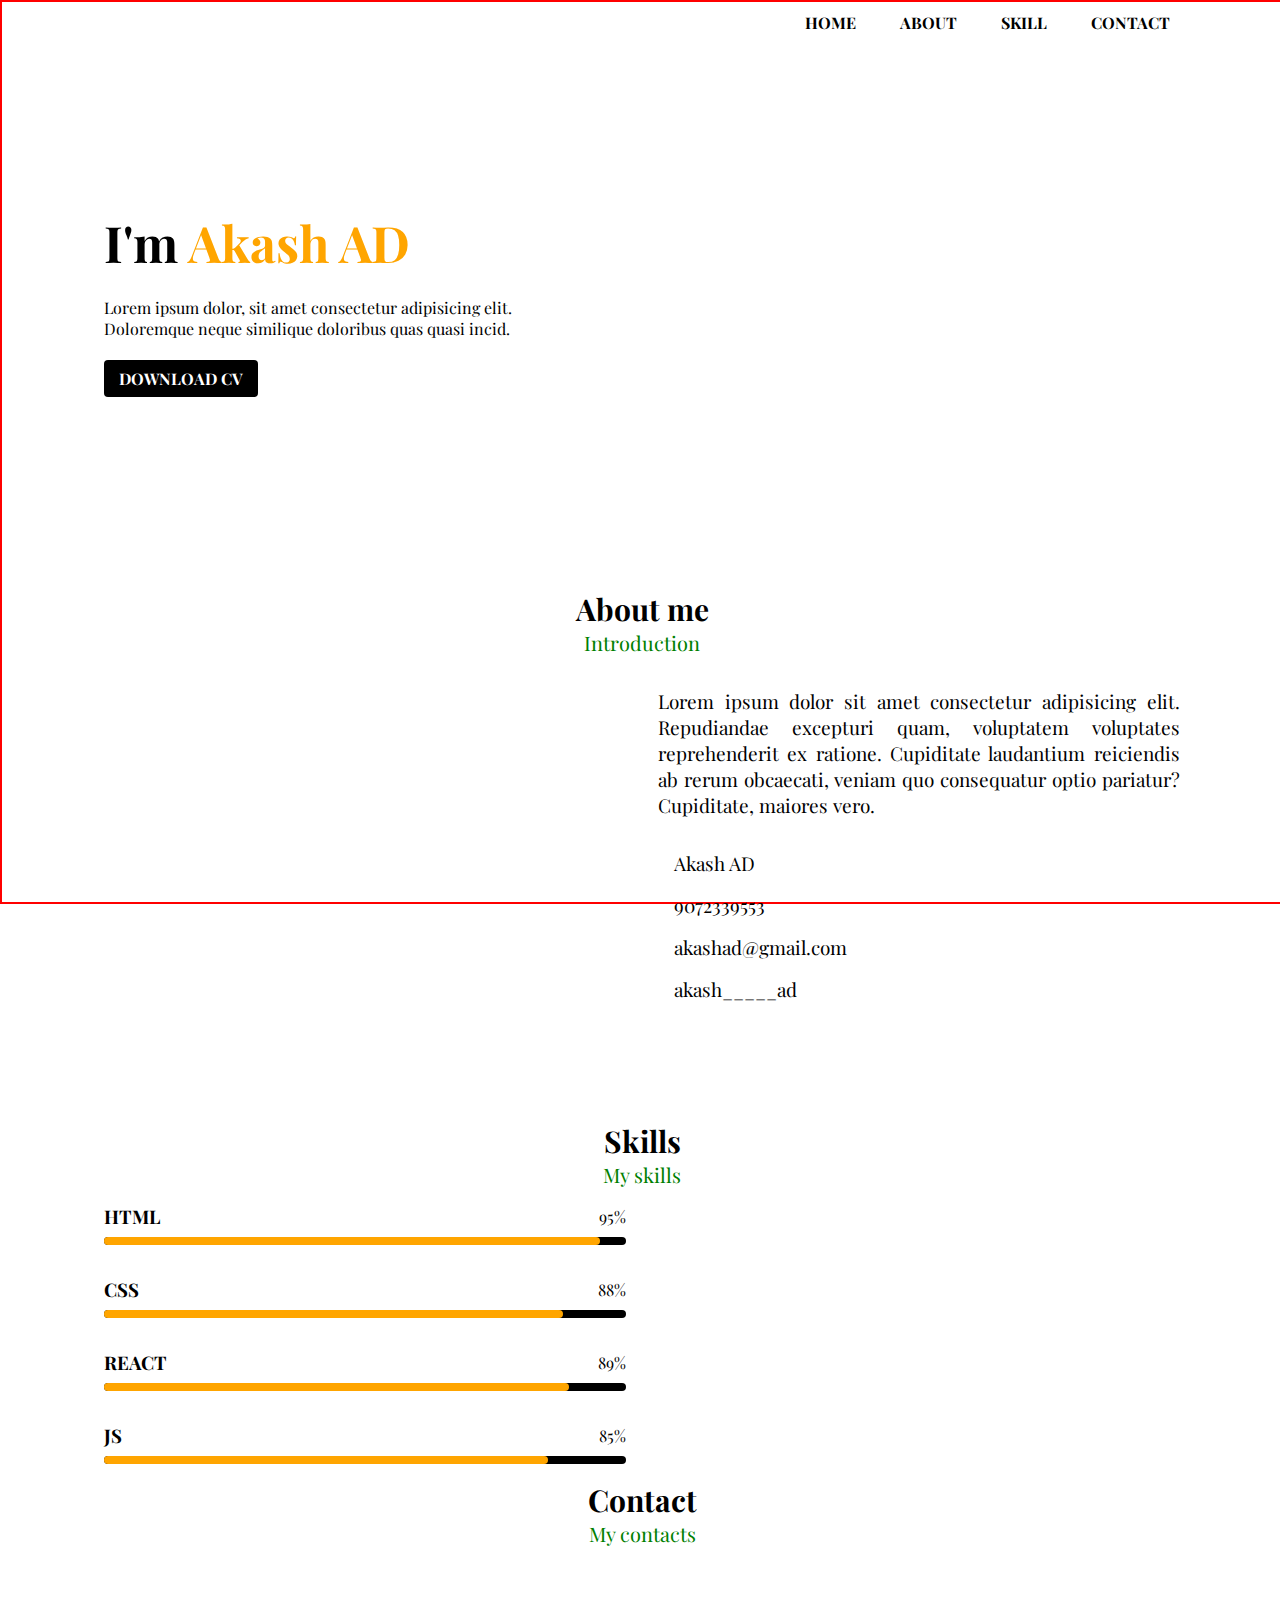
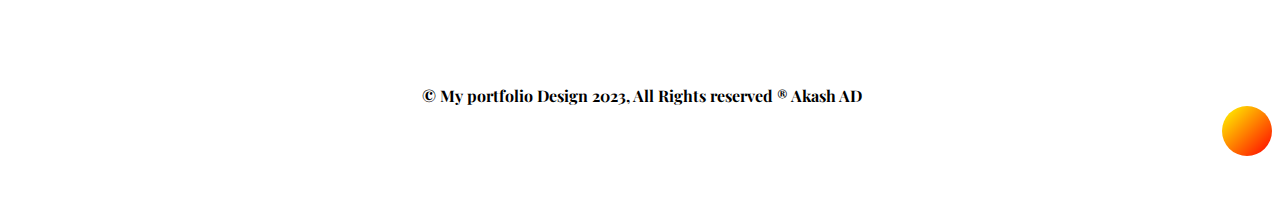
==== index.html @ 2f7da022 "initial commit" ====
<!DOCTYPE html>
<html lang="en"> 
<head>
    <meta charset="UTF-8">
    <meta name="viewport" content="width=device-width, initial-scale=1.0">
    <title>Portfolio</title>
     
    <link rel="stylesheet" href="./style.css">
 
    <!-- Favicon -->
    <link rel="icon" type="image/x-icon" href="https://cdn-icons-png.flaticon.com/512/3135/3135715.png">
    
    <!-- Google fonts -->
    <link rel="preconnect" href="https://fonts.googleapis.com">
    <link rel="preconnect" href="https://fonts.gstatic.com" crossorigin>
    <link href="https://fonts.googleapis.com/css2?family=Kanit:wght@100&family=Lora&family=Lugrasimo&family=Nunito:wght@200&family=Playfair+Display&family=Raleway:wght@100&family=Roboto+Condensed:wght@300&display=swap" rel="stylesheet">

    <!-- Font awesome cdn, copy the link and paste here to use icons-->
    <link rel="stylesheet" href="https://cdnjs.cloudflare.com/ajax/libs/font-awesome/6.4.0/css/all.min.css" integrity="sha512-iecdLmaskl7CVkqkXNQ/ZH/XLlvWZOJyj7Yy7tcenmpD1ypASozpmT/E0iPtmFIB46ZmdtAc9eNBvH0H/ZpiBw==" crossorigin="anonymous" referrerpolicy="no-referrer" />

</head>
<body>
    
    <div class="container" id="container">
        <nav class="navbar">
            <img id="logo" src="./Images/IMG-20230727-WA0006.jpg" alt="">
            <ul>
                <li class="listitem"><a class="links" href="#home">HOME</a></li>
                <li class="listitem"><a class="links" href="#about">ABOUT</a></li>
                <li class="listitem"><a class="links" href="#skills">SKILL</a></li>
                <li class="listitem"><a class="links" href="#contact">CONTACT</a></li>
            </ul>
        </nav>
      
        <section id="home"><!--Then only we can navigate through different sections(home,skills,about)-->
            
            <div class="title">
                <h1 class="title-h1">I'm <span class="lastname">Akash AD</span></h1><br>
                <p>Lorem ipsum dolor, sit amet consectetur adipisicing elit.<br> Doloremque neque similique   doloribus quas quasi incid.</p><br>
                <a class="download" href="https://drive.google.com/file/d/1qyabgls1glY0FF5TWxDgYe8hts6ii55q/view?usp=sharing" download target="_blank">DOWNLOAD CV</a>
            </div>
           
            <div class="title-img">
                <img id="shape" src="./Images/yellow shape.png" alt="">
                <img id="girl" src="./Images/Girl.png" alt=""> 
            </div>

        </section>

        <section id="about">
            
            <div class="heading"> 
                <h2>About me</h2>
                <span>Introduction</span>
            </div>
            
                <div class="about-content">
                
                    <!-- Image -->
                    <div class="about-img">
                    <img src="./Images/IMG-20230727-WA0007.jpg" alt="">
                    </div>            
                
                    <!-- Content -->
                    <div class="about-details">
                    <p>Lorem ipsum dolor sit amet consectetur adipisicing elit. Repudiandae excepturi quam, voluptatem voluptates reprehenderit ex ratione. Cupiditate laudantium reiciendis ab rerum obcaecati, veniam quo consequatur optio pariatur? Cupiditate, maiores vero.</p>
                    
                
                    <div class="informations"> 
                    
                    <div class="info-box">
                        <i class="fa-solid fa-user"></i>
                        <span>Akash AD</span>
                    </div>
                    
                    <div class="info-box">
                        <i class="fa-solid fa-phone"></i>
                        <span>9072339553</span>
                    </div>
                    
                    <div class="info-box">
                        <i class="fa-solid fa-envelope"></i>
                        <span>akashad@gmail.com</span>
                    </div>
                    
                    <div class="info-box">
                        <i class="fa-brands fa-github"></i>
                        <span>akash_____ad</span>
                    </div>

                </div>        
            </div>  
            </div>

        </section>

        <section id="skills">
            
            <div class="heading">
                <h2>Skills</h2>
                <span>My skills</span>
            </div>
            <div class="skill-content">
            <!-- Progress bar -->
            <div class="progressbar">
                
                <div class="bar-container">
                    <h3>HTML</h3>
                    <span>95%</span>
                    <div class="base-bar"></div>
                    <div class="base-bar html-bar"></div>
                </div>

                <div class="bar-container">
                    <h3>CSS</h3>
                    <span>88%</span>
                    <div class="base-bar"></div>
                    <div class="base-bar css-bar"></div>
                </div>

                <div class="bar-container">
                    <h3>REACT</h3>
                    <span>89%</span>
                    <div class="base-bar"></div>
                    <div class="base-bar react-bar"></div>
                </div>

                <div class="bar-container">
                    <h3>JS</h3>
                    <span>85%</span>
                    <div class="base-bar"></div>
                    <div class="base-bar js-bar"></div>
                </div>

            </div>

            <!-- image -->
            <div class="skill-img">
                <img src="./Images/zpVo94NfYlsWmZBmPrtqeT9QJCKBeb3t9xLw03cq8EU=_plaintext_638260511958179553.jpg" alt="">
            </div>
        </div> 
        </section>

        <section>
            
            <div class="heading">
                <h2>Contact</h2>
                <span>My contacts</span>
            </div>
            
            <div class="icon-set">
                
                <div class="icon">
                    <a href="https://in.linkedin.com/?original_referer=https%3A%2F%2Fwww.google.com%2F" target="_blank">
                        <i class="fa-brands fa-linkedin-in"></i>
                    </a>
                </div>

                <div class="icon">
                    <a href="https://in.linkedin.com/?original_referer=https%3A%2F%2Fwww.google.com%2F" target="_blank">
                        <i class="fa-brands fa-github"></i>
                    </a>
                </div>

                <div class="icon">
                    <a href="https://in.linkedin.com/?original_referer=https%3A%2F%2Fwww.google.com%2F" target="_blank">
                        <i class="fa-brands fa-twitter"></i>
                    </a>
                </div>

                <div class="icon">
                    <a href="https://in.linkedin.com/?original_referer=https%3A%2F%2Fwww.google.com%2F" target="_blank">
                        <i class="fa-brands fa-whatsapp"></i>
                    </a>
                </div>

                <div class="icon">
                    <a href="https://in.linkedin.com/?original_referer=https%3A%2F%2Fwww.google.com%2F" target="_blank">
                        <i class="fa-brands fa-instagram"></i>
                    </a>
                </div>

                <div class="icon">
                    <a href="https://in.linkedin.com/?original_referer=https%3A%2F%2Fwww.google.com%2F" target="_blank">
                        <i class="fa-brands fa-facebook"></i>
                    </a>
                </div>

            </div>

        </section>

        <footer>
            <p style="text-align: center; font-weight: bold; margin-top: 50px;">&copy; My portfolio Design 2023, All Rights reserved &reg; Akash AD</p>
            <div class="up-arrow">
                <a href="#container"><i class="fa-solid fa-arrow-up fa-2x"></i></a> 
            </div>
        </footer>


    

    </div>  

   
</body>
</html>
---- style.css ----
*{
    margin: 0px;
    padding: 0px;
    font-family: 'Playfair Display', serif;
}

.container{
    width: 100%; /* For max width as this is parent class */
    height: 100vh; /*viewport height | 1vh = 19.2px */
    background-color: white;
    position: relative; /* One comes corresponding to other (given to parent) */
    border: 2px solid red;
}

.navbar{
    display: flex; /* List will be placed in the right side of the image */
    justify-content: space-between; /* To create space between two childs */
    width: 85%;
    margin-left: 100px;
    align-items: center; /* Makes items to center vertically */
}

#logo{
    width: 130px;
}

.listitem{
    display: inline-block; /* Change UL list items to straight line */
    list-style: none; /* Removes UL list dot */
    margin: 10px 20px;
}

.links{
    text-decoration: none;
    color: black;
    font-weight: bold;
}

/* tag:pseudo-class{property:value} */
.links:hover{
    color: red;    
}

.title{
    margin-top: 13%;
    margin-left: 8%;
}

.title-h1{
    font-size: 50px;
}

.lastname{
    color: orange;
}

.download{
    text-decoration: none;
    background-color: black;
    color: white;
    padding: 8px 15px;
    border-radius: 4px;
    font-weight: bold;
    display: inline-block;  /* Then only margin-top works */
    /* margin-top: 30px; */
}

.title-img{
    width: 45%;
    height: 80%;
    position: absolute; /* one above the other (given to child) */
    right: 30px;
    bottom: 0px;
}

.title-img img{
    position: absolute;
    height: 100%;
    left: 50%;
    bottom: 0px;
    transform: translateX(-50%);
    transition: bottom 1s , left 2s;
}

.title-img:hover #shape{
    bottom: 70px;
}

.title-img:hover #girl{
    left: 40%;
}

#about{
    margin: 15% 8% 0% 8%;

}

.heading{
    text-align: center;
}

.heading h2{
    font-size: 30px;
}

.heading span{
    font-size: 20px;
    color: green;
}

.about-content{
    display: grid;
    grid-template-columns: repeat(2, 1fr); 
    margin-top: 2rem; /* 1rem = 16px */
    gap: 2rem;
    margin-top: 2rem; 
}

.about-img img{
    width: 80%;
    border-radius: 2rem;
}

.about-details{
    font-size: 19px;
    font-weight: 400;
    text-align: justify;
}

.informations{
    margin-top: 2rem;
}

.info-box{
    margin-bottom: 1rem;
    align-items: center;
    display: flex;
}

.info-box span{
    margin-left: 1rem;
}

#skills{
    margin: 8% 8% 0px 8%;
}

.skill-content{
    display: grid;
    grid-template-columns: repeat(2, 1fr);
    gap: 2rem;
}

.skill-img img{
    width: 90%;
    padding-left: 4rem; 
}

.bar-container{
    display: flex;
    justify-content: space-between;
    align-items: center;
    margin-bottom: 1rem;
    padding: 1rem 0px;
    position: relative;
}

.base-bar{
    
    width: 100%;
    height: 0.5rem;
    border-radius: 0.5rem;
    background-color: black;
    position: absolute;
    bottom: 0px;
    left: 0px;
}

.html-bar{
    width: 95%;
    background-color: orange;
}

.css-bar{
    width: 88%;
    background-color: orange;
}

.react-bar{
    width: 89%;
    background-color: orange;
}

.js-bar{
    width: 85%;
    background-color: orange;
}

.icon-set{
    display: flex;
    align-items: center;
    justify-content: center;
    margin-top: 3%;
}

.icon , .up-arrow{
    width: 50px;
    height: 50px;
    /* border: 1px solid black; */
    border-radius: 50%;
    display: flex;
    justify-content: center; /* Horizontally centre */
    align-items: center; /* Vertically centre */
    margin: 0px 10px;
}

.icon i{
    font-size: 30px;
    color: black;
}

.icon:hover{
    background-image: linear-gradient(to bottom right, yellow, red);
}

.icon:hover i{
    color: white;
    animation: shake 0.75s; 
}

@keyframes shake{
    10%{
        transform: rotate(15deg);
    }
    20%{
        transform: rotate(-15deg);
    }
    30%{
        transform: rotate(15deg);
    }
    40%{
        transform: rotate(-15deg);
    }
}   

.up-arrow{
    float: right;
    background-image: linear-gradient(to bottom right, yellow, red);
    margin: 0px 10px 50px 0px;
}

.up-arrow:hover i{
    color: white;
}

html{
    scroll-behavior: smooth;
}
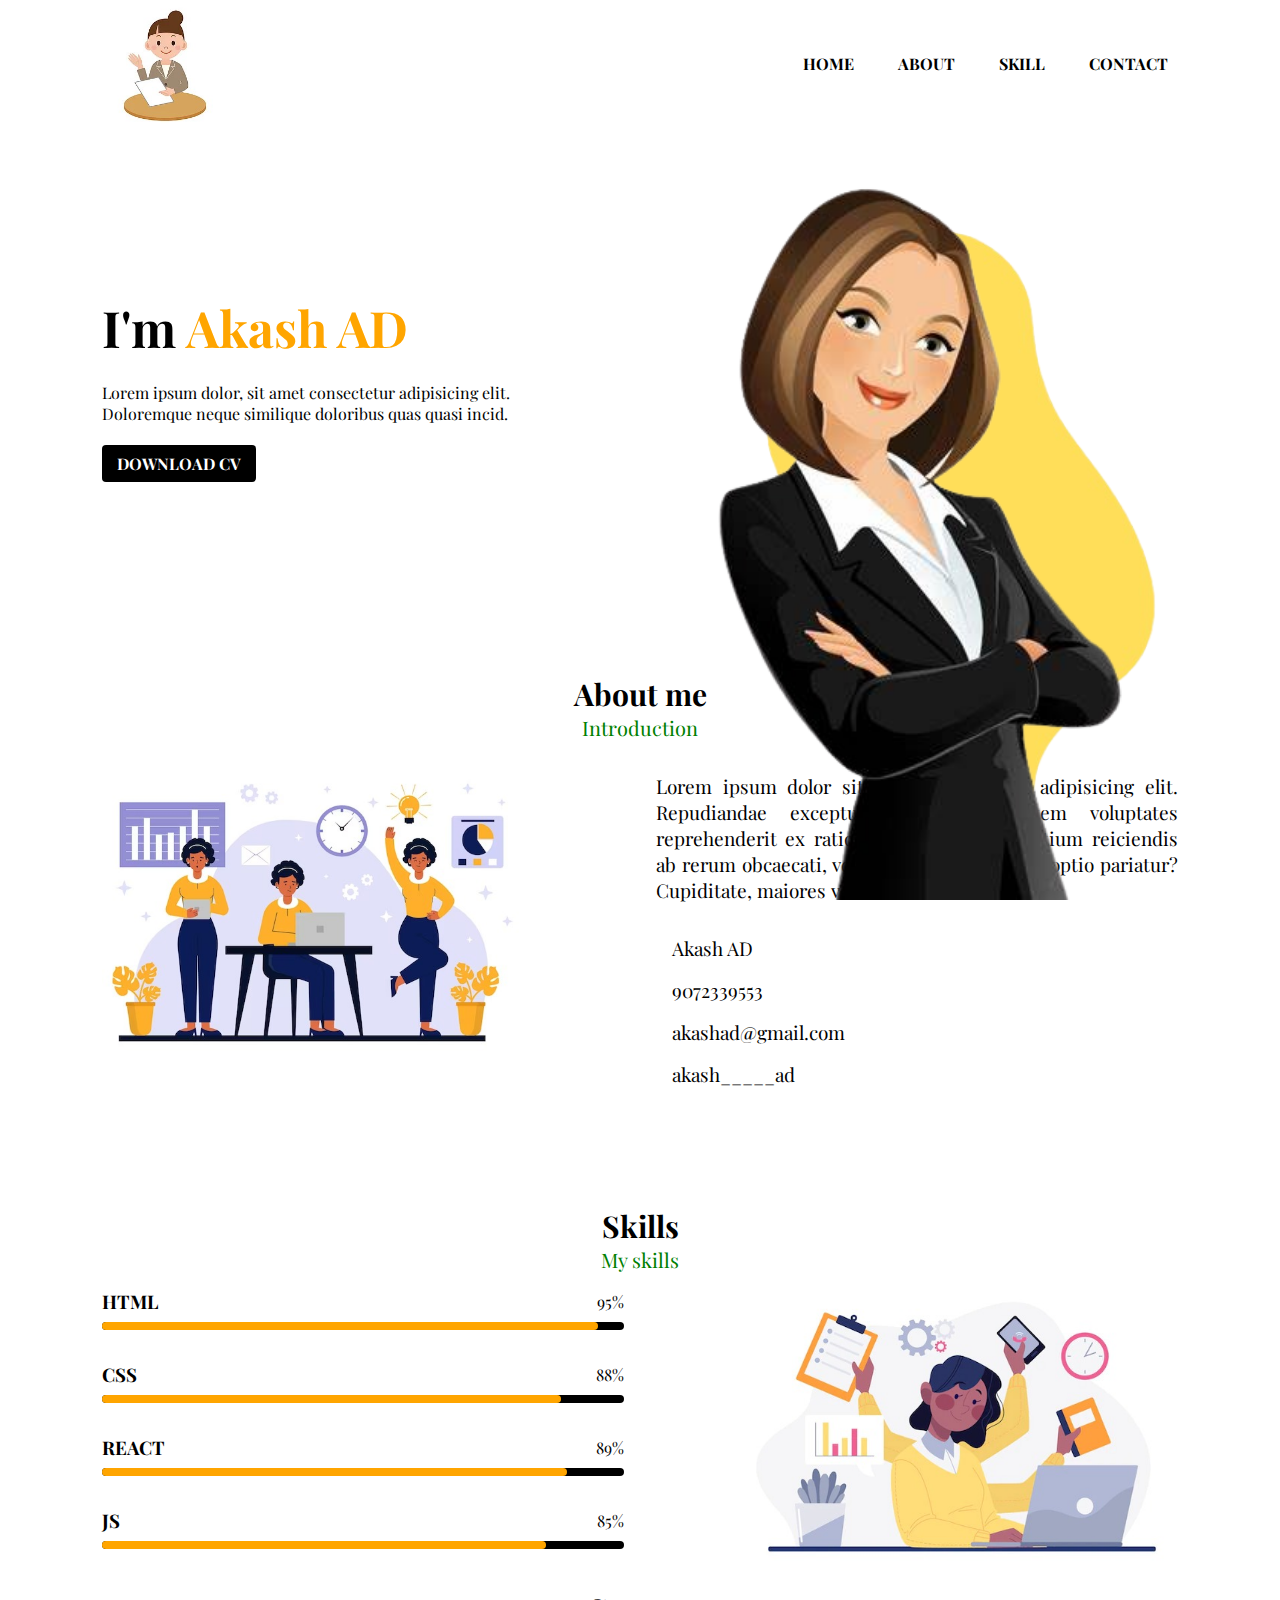
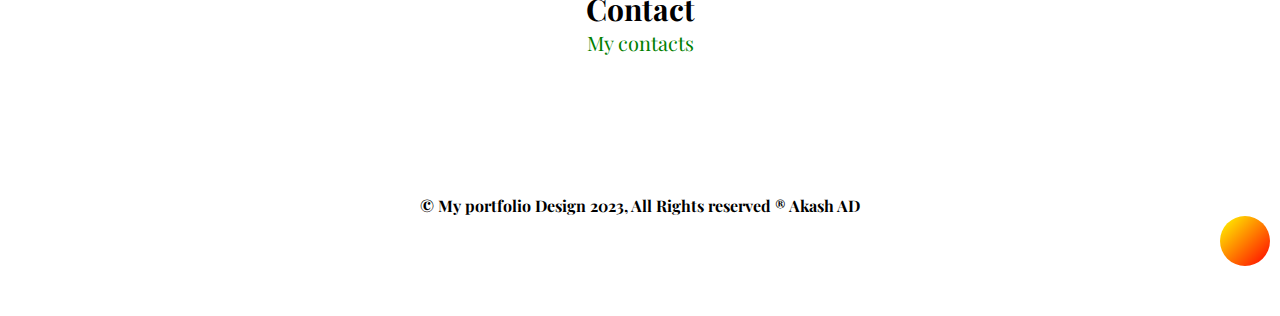
==== commit 124f5bac: "initial commit" ====
--- a/index.html
+++ b/index.html
@@ -23,7 +23,7 @@
     
     <div class="container" id="container">
         <nav class="navbar">
-            <img id="logo" src="./Images/IMG-20230727-WA0006.jpg" alt="">
+            <img id="logo" src="./IMG-20230727-WA0006.jpg" alt="">
             <ul>
                 <li class="listitem"><a class="links" href="#home">HOME</a></li>
                 <li class="listitem"><a class="links" href="#about">ABOUT</a></li>
@@ -37,12 +37,12 @@
             <div class="title">
                 <h1 class="title-h1">I'm <span class="lastname">Akash AD</span></h1><br>
                 <p>Lorem ipsum dolor, sit amet consectetur adipisicing elit.<br> Doloremque neque similique   doloribus quas quasi incid.</p><br>
-                <a class="download" href="https://drive.google.com/file/d/1qyabgls1glY0FF5TWxDgYe8hts6ii55q/view?usp=sharing" download target="_blank">DOWNLOAD CV</a>
+                <a class="download" href="https://drive.google.com/file/d/1qyabgls1glY0FF5TWxDgYe8hts6ii55q/view?usp=drive_link" download target="_blank">DOWNLOAD CV</a>
             </div>
            
             <div class="title-img">
-                <img id="shape" src="./Images/yellow shape.png" alt="">
-                <img id="girl" src="./Images/Girl.png" alt=""> 
+                <img id="shape" src="./yellow shape.png" alt="">
+                <img id="girl" src="./Girl.png" alt=""> 
             </div>
 
         </section>
@@ -58,7 +58,7 @@
                 
                     <!-- Image -->
                     <div class="about-img">
-                    <img src="./Images/IMG-20230727-WA0007.jpg" alt="">
+                    <img src="./IMG-20230727-WA0007.jpg" alt="">
                     </div>            
                 
                     <!-- Content -->
@@ -136,7 +136,7 @@
 
             <!-- image -->
             <div class="skill-img">
-                <img src="./Images/zpVo94NfYlsWmZBmPrtqeT9QJCKBeb3t9xLw03cq8EU=_plaintext_638260511958179553.jpg" alt="">
+                <img src="./zpVo94NfYlsWmZBmPrtqeT9QJCKBeb3t9xLw03cq8EU=_plaintext_638260511958179553.jpg" alt="">
             </div>
         </div> 
         </section>
--- a/style.css
+++ b/style.css
@@ -9,7 +9,6 @@
     height: 100vh; /*viewport height | 1vh = 19.2px */
     background-color: white;
     position: relative; /* One comes corresponding to other (given to parent) */
-    border: 2px solid red;
 }
 
 .navbar{
